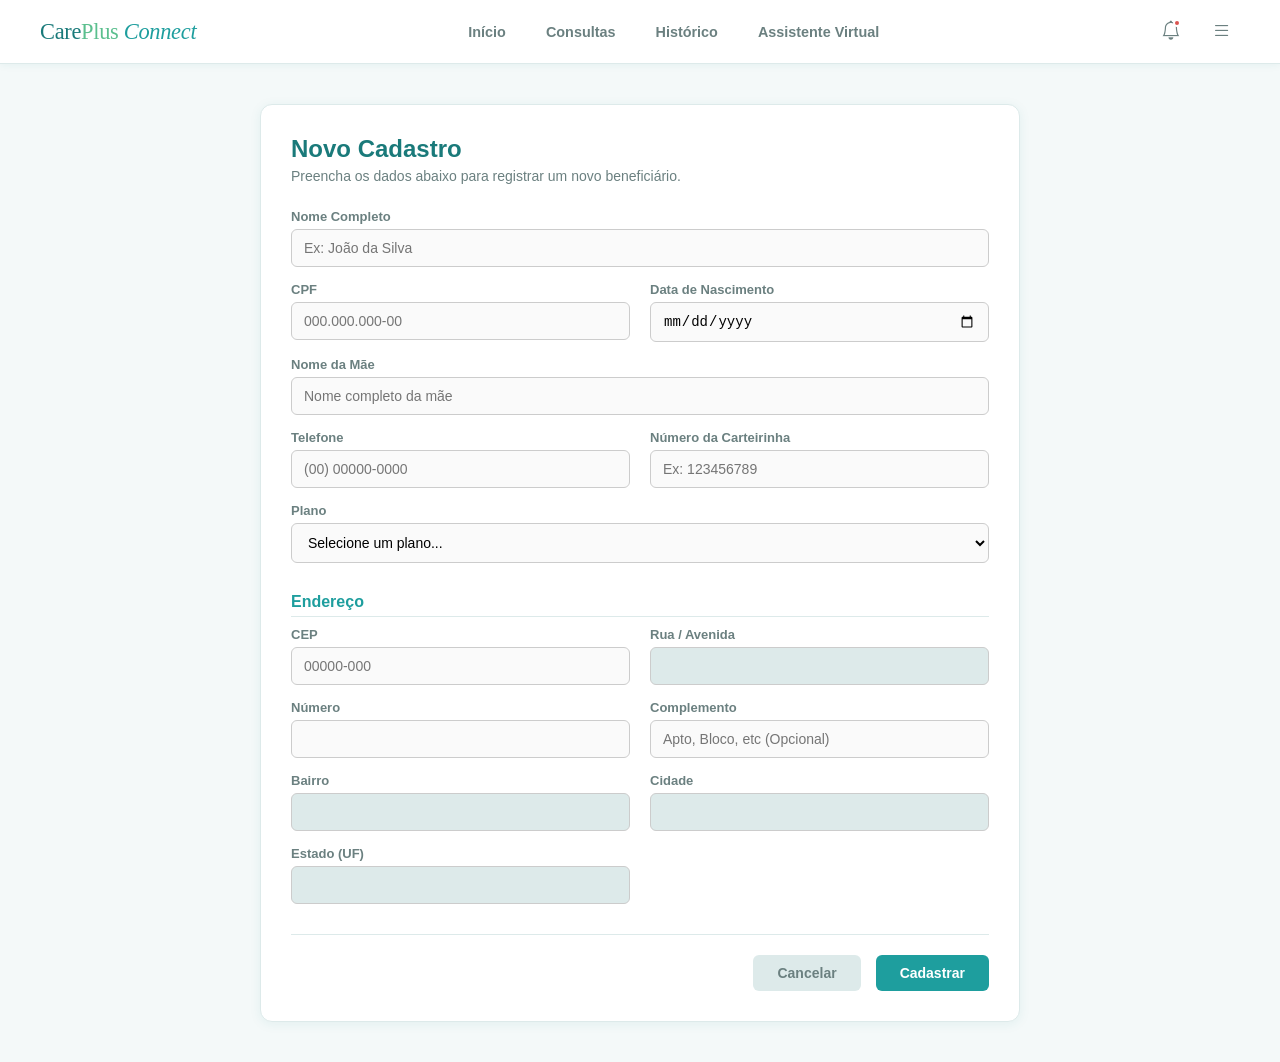
==== pages/cadastro.html @ 2e085f75 "inclusao page cadastro completa" ====
<!DOCTYPE html>
<html lang="pt-BR">

<head>
    <meta charset="UTF-8" />
    <meta name="viewport" content="width=device-width, initial-scale=1.0" />
    <title>CarePlus Connect — Cadastro</title>

    <link rel="stylesheet" href="https://cdn.jsdelivr.net/npm/bootstrap-icons@1.11.3/font/bootstrap-icons.css" />
    <link rel="stylesheet" href="../css/cadastro.css" />
    <link rel="stylesheet" href="../css/variaveis.css" />
    <script src="../javascript/cadastro.js" defer></script>
</head>

<body>

    <nav class="barra-navegacao">
        <div class="navbar-conteudo">

            <a href="../pages/dashboard.html" class="logo">
                <span class="care">Care</span><span class="plus">Plus</span> <span class="connect">Connect</span>
            </a>

            <ul class="links-navegacao">
                <li><a href="../pages/dashboard.html">Início</a></li>
                <li><a href="#">Consultas</a></li>
                <li><a href="../pages/historico.html">Histórico</a></li>
                <li><a href="#">Assistente Virtual</a></li>

            </ul>

            <div class="acoes-navbar">
                <div class="dropdown-container">
                    <button class="botao-notificacao" id="btn-notificacao" aria-label="Notificações">
                        <i class="bi bi-bell"></i>
                        <span class="ponto-notificacao"></span>
                    </button>

                    <div class="dropdown-menu menu-notificacoes" id="menu-notificacoes">
                        <div class="dropdown-header header-notificacoes">
                            <strong>Notificações</strong>
                            <span class="marcar-lidas">Marcar todas como lidas</span>
                        </div>
                        <hr>

                        <div class="lista-notificacoes">
                            <a href="#" class="item-notificacao nao-lida">
                                <div class="indicador-nao-lida"></div>
                                <div class="conteudo-notificacao">
                                    <strong>Consulta Confirmada</strong>
                                    <p>Sua consulta com Dr. Ana Silva foi confirmada.</p>
                                    <span class="tempo">Há 10 min</span>
                                </div>
                            </a>

                            <a href="#" class="item-notificacao nao-lida">
                                <div class="indicador-nao-lida"></div>
                                <div class="conteudo-notificacao">
                                    <strong>Lembrete de Saúde</strong>
                                    <p>Não se esqueça de beber água hoje!</p>
                                    <span class="tempo">Há 1 hora</span>
                                </div>
                            </a>

                            <a href="#" class="item-notificacao lida">
                                <div class="conteudo-notificacao">
                                    <strong>Sua consulta está pendente</strong>
                                    <p>A consulta ainda não foi confirmada.</p>
                                    <span class="tempo">Ontem</span>
                                </div>
                            </a>
                        </div>

                        <hr>
                        <a href="#" class="dropdown-item ver-todas">Ver todas as notificações</a>
                    </div>
                </div>

                <div class="dropdown-container">
                    <button class="botao-hamburguer" id="btn-hamburguer" aria-label="Menu principal">
                        <i class="bi bi-list"></i>
                    </button>

                    <div class="dropdown-menu" id="menu-hamburguer">
                        <div class="dropdown-header">
                            <strong>Olá, Usuário</strong>
                            <span>usuario@careplus.com</span>
                        </div>
                        <hr>
                        <a href="../pages/dashboard.html" class="dropdown-item"><i class="bi bi-house"></i> Início</a>
                        <a href="#" class="dropdown-item"><i class="bi bi-calendar-event"></i> Consultas</a>
                        <a href="../pages/historico.html" class="dropdown-item"><i class="bi bi-clock-history"></i>
                            Histórico</a>
                        <hr>
                        <a href="#" class="dropdown-item"><i class="bi bi-person-badge"></i> Meu Perfil</a>
                        <a href="#" class="dropdown-item"><i class="bi bi-gear"></i> Configurações</a>
                        <hr>
                        <a href="../index.html" class="dropdown-item sair"><i class="bi bi-box-arrow-right"></i>
                            Sair</a>
                    </div>
                </div>
            </div>
        </div>
    </nav>

    <main class="conteudo-principal">
        <div class="card-cadastro">
            <h2>Novo Cadastro</h2>
            <p class="subtitle">Preencha os dados abaixo para registrar um novo beneficiário.</p>

            <form id="formCadastro">
                <div class="form-grid">
                    <div class="input-group full-width">
                        <label for="nome">Nome Completo</label>
                        <input type="text" id="nome" class="required" placeholder="Ex: João da Silva">
                    </div>

                    <div class="input-group">
                        <label for="cpf">CPF</label>
                        <input type="text" id="cpf" class="required" placeholder="000.000.000-00" maxlength="14">
                    </div>

                    <div class="input-group">
                        <label for="dataNascimento">Data de Nascimento</label>
                        <input type="date" id="dataNascimento" class="required">
                    </div>

                    <div class="input-group full-width">
                        <label for="nomeMae">Nome da Mãe</label>
                        <input type="text" id="nomeMae" class="required" placeholder="Nome completo da mãe">
                    </div>

                    <div class="input-group">
                        <label for="telefone">Telefone</label>
                        <input type="text" id="telefone" class="required" placeholder="(00) 00000-0000">
                    </div>

                    <div class="input-group">
                        <label for="carteirinha">Número da Carteirinha</label>
                        <input type="text" id="carteirinha" class="required" placeholder="Ex: 123456789">
                    </div>

                    <div class="input-group full-width">
                        <label for="plano">Plano</label>
                        <select id="plano" class="required">
                            <option value="">Selecione um plano...</option>
                            <option value="basico">Care Básico</option>
                            <option value="especial">Care Especial</option>
                            <option value="premium">Care Premium</option>
                        </select>
                    </div>

                    <h3 class="full-width section-title">Endereço</h3>

                    <div class="input-group">
                        <label for="cep">CEP</label>
                        <input type="text" id="cep" class="required" placeholder="00000-000" maxlength="9">
                    </div>

                    <div class="input-group">
                        <label for="logradouro">Rua / Avenida</label>
                        <input type="text" id="logradouro" class="required" readonly>
                    </div>

                    <div class="input-group">
                        <label for="numero">Número</label>
                        <input type="text" id="numero" class="required">
                    </div>

                    <div class="input-group">
                        <label for="complemento">Complemento</label>
                        <input type="text" id="complemento" placeholder="Apto, Bloco, etc (Opcional)">
                    </div>

                    <div class="input-group">
                        <label for="bairro">Bairro</label>
                        <input type="text" id="bairro" class="required" readonly>
                    </div>

                    <div class="input-group">
                        <label for="cidade">Cidade</label>
                        <input type="text" id="cidade" class="required" readonly>
                    </div>

                    <div class="input-group">
                        <label for="estado">Estado (UF)</label>
                        <input type="text" id="estado" class="required" readonly>
                    </div>
                </div>

                <div class="actions">
                    <button type="button" class="btn-cancel" id="btnCancelar">Cancelar</button>
                    <button type="submit" class="btn-submit">Cadastrar</button>
                </div>
            </form>
        </div>
    </main>

</body>

</html>
---- css/cadastro.css ----
/* VARIÁVEIS GLOBAIS E RESET */
:root {
    --verde-escuro: #1a5653;
    --verde-medio: #4b9e8b;
    --verde-claro: #f4fbf9;
    --fundo-pagina: #f7f9fa;
    --fundo-card: #ffffff;
    --texto-principal: #333333;
    --texto-suave: #777777;
    --borda: #eaeaea;
    --vermelho: #d9534f;
    --sombra: 0 4px 15px rgba(0, 0, 0, 0.05);
}

*,
*::before,
*::after {
    box-sizing: border-box;
    margin: 0;
    padding: 0;
}

body {
    font-family: 'Segoe UI', Roboto, Helvetica, Arial, sans-serif;
    background: var(--fundo-pagina);
    color: var(--texto-principal);
    min-height: 100vh;
}

/* NAVBAR */
.barra-navegacao {
    background: #fff;
    border-bottom: 1px solid var(--borda);
    padding: 0 2rem;
    height: 64px;
    position: sticky;
    top: 0;
    z-index: 100;
    box-shadow: 0 1px 8px rgba(26, 122, 122, .07);
}

.navbar-conteudo {
    max-width: 1200px;
    margin: 0 auto;
    height: 100%;
    display: flex;
    align-items: center;
    gap: 2rem;
}

.logo {
    font-family: Georgia, serif;
    font-size: 1.4rem;
    text-decoration: none;
    letter-spacing: -.3px;
    flex-shrink: 0;
}

.logo .care {
    color: var(--verde-escuro);
}

.logo .plus {
    color: var(--verde-acento);
}

.logo .connect {
    color: var(--verde-medio);
    font-style: italic;
}

.links-navegacao {
    display: flex;
    list-style: none;
    gap: .5rem;
    margin: 0 auto;
}

.links-navegacao a {
    text-decoration: none;
    color: var(--texto-suave);
    font-size: .9rem;
    font-weight: 600;
    padding: .5rem 1rem;
    border-radius: 8px;
    transition: all .2s;
}

.links-navegacao a:hover {
    background: rgba(75, 158, 139, 0.1);
    color: var(--verde-escuro);
}

.acoes-navbar {
    display: flex;
    align-items: center;
    gap: .8rem;
}

.botao-notificacao,
.botao-hamburguer {
    border: none;
    background: none;
    cursor: pointer;
    border-radius: 50%;
    width: 38px;
    height: 38px;
    display: flex;
    align-items: center;
    justify-content: center;
    transition: background .2s;
    position: relative;
    font-size: 1.2rem;
    color: var(--texto-suave);
}

.botao-notificacao:hover,
.botao-hamburguer:hover {
    background: rgba(55, 136, 117, 0.1);
}

.ponto-notificacao {
    position: absolute;
    top: 6px;
    right: 8px;
    width: 8px;
    height: 8px;
    background: var(--vermelho);
    border-radius: 50%;
    border: 2px solid #fff;
}


/* MENUS DROPDOWN */
.dropdown-container {
    position: relative;
    display: inline-block;
}

.dropdown-menu {
    position: absolute;
    top: calc(100% + 10px);
    right: 0;
    background-color: var(--fundo-card);
    min-width: 220px;
    border-radius: 10px;
    box-shadow: 0 8px 24px rgba(0, 0, 0, 0.12);
    border: 1px solid var(--borda);
    opacity: 0;
    visibility: hidden;
    transform: translateY(-10px);
    transition: all 0.3s ease;
    z-index: 1000;
    display: flex;
    flex-direction: column;
}

.dropdown-menu.mostrar {
    opacity: 1;
    visibility: visible;
    transform: translateY(0);
}

.dropdown-header {
    padding: 16px 20px;
    display: flex;
    flex-direction: column;
    gap: 4px;
}

.dropdown-header strong {
    color: var(--verde-escuro);
    font-size: 15px;
}

.dropdown-header span {
    color: var(--texto-suave);
    font-size: 13px;
}

.dropdown-menu hr {
    border: 0;
    border-top: 1px solid var(--borda);
    margin: 0;
}

.dropdown-item {
    padding: 12px 20px;
    text-decoration: none;
    color: var(--texto-principal);
    font-size: 14px;
    display: flex;
    align-items: center;
    gap: 12px;
    transition: background 0.2s;
}

.dropdown-item:hover {
    background-color: rgba(27, 176, 173, 0.12);
    color: var(--verde-medio);
}

.dropdown-item.sair {
    color: var(--vermelho);
}

.dropdown-item.sair:hover {
    background-color: #fff0f0;
}

/* TELA DE CADASTRO */
.conteudo-principal {
    max-width: 800px;
    margin: 0 auto;
    padding: 40px 20px;
}

.card-cadastro {
    background-color: var(--fundo-card);
    border-radius: 12px;
    padding: 30px;
    box-shadow: var(--sombra);
    border: 1px solid var(--borda);
}

.card-cadastro h2 {
    color: var(--verde-escuro);
    margin-bottom: 5px;
}

.card-cadastro .subtitle {
    color: var(--texto-suave);
    font-size: 14px;
    margin-bottom: 25px;
}

.section-title {
    color: var(--verde-medio);
    font-size: 16px;
    margin-top: 15px;
    margin-bottom: -5px;
    border-bottom: 1px solid var(--borda);
    padding-bottom: 5px;
}

.form-grid {
    display: grid;
    grid-template-columns: 1fr 1fr;
    gap: 15px 20px;
}

.full-width {
    grid-column: span 2;
}

.input-group {
    display: flex;
    flex-direction: column;
}

.input-group label {
    font-size: 13px;
    font-weight: 600;
    color: var(--texto-suave);
    margin-bottom: 5px;
}

input,
select {
    padding: 10px 12px;
    border: 1px solid #ccc;
    border-radius: 6px;
    font-size: 14px;
    background-color: #fafafa;
    transition: all 0.3s ease;
    outline: none;
}

input[readonly] {
    background-color: var(--borda);
    color: var(--texto-suave);
    cursor: not-allowed;
}

/* Estados de Foco e Erro */
input:focus:not([readonly]),
select:focus {
    border-color: var(--verde-medio);
    background-color: var(--fundo-card);
    box-shadow: 0 0 0 3px rgba(75, 158, 139, 0.15);
}

input.error,
select.error {
    border-color: var(--vermelho) !important;
    background-color: #fff0f0;
}

input.error:focus,
select.error:focus {
    box-shadow: 0 0 0 3px rgba(217, 83, 79, 0.15);
}

/* Botões do Formulário */
.actions {
    display: flex;
    justify-content: flex-end;
    gap: 15px;
    margin-top: 30px;
    padding-top: 20px;
    border-top: 1px solid var(--borda);
}

.actions button {
    padding: 10px 24px;
    border: none;
    border-radius: 6px;
    font-size: 14px;
    font-weight: 600;
    cursor: pointer;
    transition: background-color 0.2s;
}

.btn-cancel {
    background-color: var(--borda);
    color: var(--texto-suave);
}

.btn-cancel:hover {
    background-color: #d4d4d4;
}

.btn-submit {
    background-color: var(--verde-medio);
    color: #fff;
}

.btn-submit:hover {
    background-color: var(--verde-escuro);
}

/* MENU DE NOTIFICAÇÕES (DROPDOWN)*/
.menu-notificacoes {
    width: 320px;
    /* Um pouco mais largo para caber o texto */
    padding: 0;
    /* Removido para a lista encostar nas bordas */
}

.header-notificacoes {
    flex-direction: row;
    justify-content: space-between;
    align-items: center;
}

.marcar-lidas {
    font-size: 11px !important;
    color: var(--verde-medio) !important;
    cursor: pointer;
}

.marcar-lidas:hover {
    text-decoration: underline;
}

/* Container com rolagem se tiver muitas notificações */
.lista-notificacoes {
    max-height: 320px;
    overflow-y: auto;
}

/* Estilo individual de cada notificação */
.item-notificacao {
    display: flex;
    align-items: flex-start;
    padding: 14px 16px;
    text-decoration: none;
    color: var(--texto-principal);
    border-bottom: 1px solid var(--borda);
    transition: background 0.2s;
}

.item-notificacao:last-child {
    border-bottom: none;
}

/* Diferenciação Visual: Não Lida vs Lida */
.item-notificacao.nao-lida {
    background-color: rgba(27, 176, 173, 0.12);
    /* Fundo com a cor da marca */
}

.item-notificacao.lida {
    background-color: #ffffff;
    /* Fundo branco */
}

.item-notificacao:hover {
    background-color: #f0f6f4;
}

/* Bolinha Vermelha na frente */
.indicador-nao-lida {
    width: 8px;
    height: 8px;
    background-color: var(--vermelho);
    border-radius: 50%;
    margin-top: 5px;
    margin-right: 12px;
    flex-shrink: 0;
}

/* Alinhamento do texto das lidas (que não tem a bolinha) */
.item-notificacao.lida .conteudo-notificacao {
    margin-left: 20px;
    /* Compensa o espaço da bolinha que não existe */
}

/* Textos da notificação */
.conteudo-notificacao {
    display: flex;
    flex-direction: column;
    gap: 4px;
}

.conteudo-notificacao strong {
    font-size: 13px;
    color: var(--verde-escuro);
}

.conteudo-notificacao p {
    font-size: 12px;
    color: var(--texto-suave);
    line-height: 1.4;
    margin: 0;
}

.conteudo-notificacao .tempo {
    font-size: 11px;
    color: #a0a0a0;
}

.ver-todas {
    justify-content: center;
    font-weight: 600;
    color: var(--verde-medio);
}

/* RESPONSIVIDADE */
@media (max-width: 768px) {
    .links-navegacao {
        display: none;
    }

    .form-grid {
        grid-template-columns: 1fr;
    }

    .full-width {
        grid-column: span 1;
    }
}
---- css/variaveis.css ----
/* ============================================
   CAREPLUS CONNECT — variaveis.css
   Variáveis globais de cor e estilo
   usadas em todas as telas do projeto
   ============================================ */

:root {
  /* ── Cores principais da marca ── */
  --verde-escuro:      #1a7a7a;  /* navbar, títulos, botões principais */
  --verde-medio:       #1e9e9e;  /* links, hover, destaques */
  --verde-claro:       #4dc4c4;  /* bordas no hover, detalhes suaves */
  --verde-acento:      #5bbf8e;  /* card remarcar, logo "Plus" */

  /* ── Cores de status ── */
  --vermelho-acento:   #f28b82;  /* card cancelar, notificação, erro */
  --amarelo-acento:    #f6c343;  /* consulta pendente, aviso */

  /* ── Cores de texto ── */
  --texto-principal:   #1a2b2b;  /* textos principais */
  --texto-suave:       #6b8080;  /* textos secundários, placeholders */

  /* ── Cores de fundo e estrutura ── */
  --fundo-pagina:      #f4f9f9;  /* fundo geral da dashboard */
  --fundo-card:        #ffffff;  /* fundo dos cards */
  --fundo-input:       #f5fafa;  /* fundo dos campos de input */

  /* ── Bordas e sombras ── */
  --borda:             #ddeaea;  /* bordas dos cards e inputs */
  --sombra:            0 2px 12px rgba(26,122,122,.08); /* sombra dos cards */
  --borda-arredondada: 14px;     /* border-radius padrão dos cards */

  /* ── Cores dos tiers/níveis do CarePoints ── */
--bronze-claro:   #cd7f32;  /* cor principal do gradiente bronze */
--bronze-escuro:  #a0522d;  /* cor escura do gradiente bronze */
--bronze-texto:   #a0522d;  /* cor do nome Bronze */
--prata-claro:    #c0c0c0;  /* cor principal do gradiente prata */
--prata-escuro:   #909090;  /* cor escura do gradiente prata */
--prata-texto:    #707070;  /* cor do nome Prata */
--ouro-claro:     #ffd700;  /* cor principal do gradiente ouro */
--ouro-escuro:    #ffa500;  /* cor escura do gradiente ouro */
--ouro-texto:     #cc8800;  /* cor do nome Ouro */
}
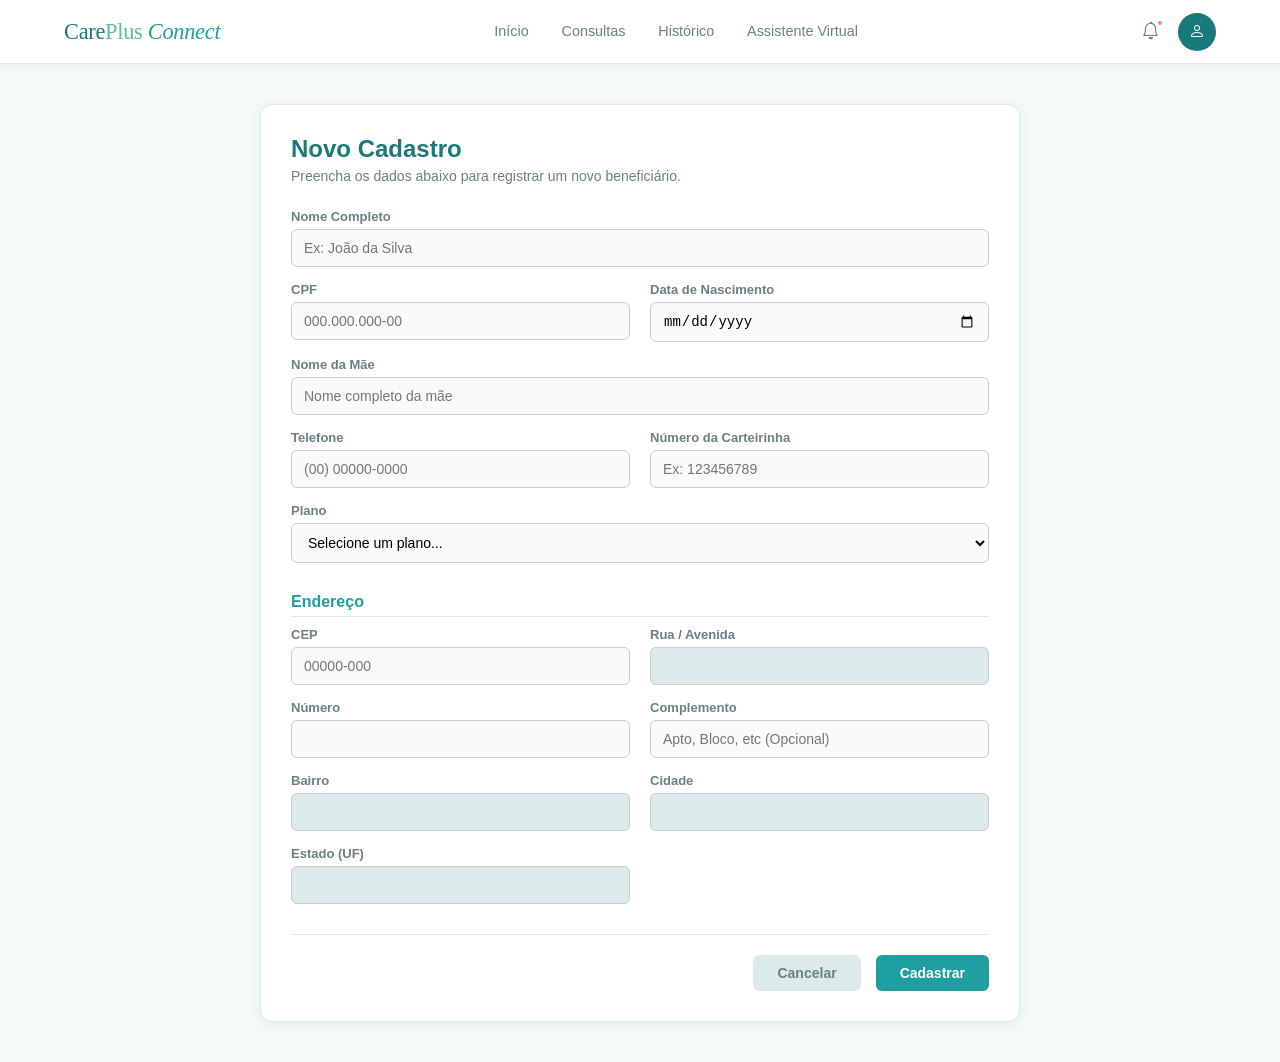
==== commit 0e1ba382: "refact: Menu agora pode ser inserido dinamicamente através do navbar.js" ====
--- a/pages/cadastro.html
+++ b/pages/cadastro.html
@@ -10,98 +10,17 @@
     <link rel="stylesheet" href="../css/cadastro.css" />
     <link rel="stylesheet" href="../css/variaveis.css" />
     <script src="../javascript/cadastro.js" defer></script>
+
+    <!-- Estilos compartilhados da navbar -->
+    <link rel="stylesheet" href="../css/navbar.css" />
+
+    <!-- JavaScript da navbar -->
+    <script src="../javascript/navbar.js" defer></script>
 </head>
 
 <body>
 
-    <nav class="barra-navegacao">
-        <div class="navbar-conteudo">
-
-            <a href="../pages/dashboard.html" class="logo">
-                <span class="care">Care</span><span class="plus">Plus</span> <span class="connect">Connect</span>
-            </a>
-
-            <ul class="links-navegacao">
-                <li><a href="../pages/dashboard.html">Início</a></li>
-                <li><a href="#">Consultas</a></li>
-                <li><a href="../pages/historico.html">Histórico</a></li>
-                <li><a href="#">Assistente Virtual</a></li>
-
-            </ul>
-
-            <div class="acoes-navbar">
-                <div class="dropdown-container">
-                    <button class="botao-notificacao" id="btn-notificacao" aria-label="Notificações">
-                        <i class="bi bi-bell"></i>
-                        <span class="ponto-notificacao"></span>
-                    </button>
-
-                    <div class="dropdown-menu menu-notificacoes" id="menu-notificacoes">
-                        <div class="dropdown-header header-notificacoes">
-                            <strong>Notificações</strong>
-                            <span class="marcar-lidas">Marcar todas como lidas</span>
-                        </div>
-                        <hr>
-
-                        <div class="lista-notificacoes">
-                            <a href="#" class="item-notificacao nao-lida">
-                                <div class="indicador-nao-lida"></div>
-                                <div class="conteudo-notificacao">
-                                    <strong>Consulta Confirmada</strong>
-                                    <p>Sua consulta com Dr. Ana Silva foi confirmada.</p>
-                                    <span class="tempo">Há 10 min</span>
-                                </div>
-                            </a>
-
-                            <a href="#" class="item-notificacao nao-lida">
-                                <div class="indicador-nao-lida"></div>
-                                <div class="conteudo-notificacao">
-                                    <strong>Lembrete de Saúde</strong>
-                                    <p>Não se esqueça de beber água hoje!</p>
-                                    <span class="tempo">Há 1 hora</span>
-                                </div>
-                            </a>
-
-                            <a href="#" class="item-notificacao lida">
-                                <div class="conteudo-notificacao">
-                                    <strong>Sua consulta está pendente</strong>
-                                    <p>A consulta ainda não foi confirmada.</p>
-                                    <span class="tempo">Ontem</span>
-                                </div>
-                            </a>
-                        </div>
-
-                        <hr>
-                        <a href="#" class="dropdown-item ver-todas">Ver todas as notificações</a>
-                    </div>
-                </div>
-
-                <div class="dropdown-container">
-                    <button class="botao-hamburguer" id="btn-hamburguer" aria-label="Menu principal">
-                        <i class="bi bi-list"></i>
-                    </button>
-
-                    <div class="dropdown-menu" id="menu-hamburguer">
-                        <div class="dropdown-header">
-                            <strong>Olá, Usuário</strong>
-                            <span>usuario@careplus.com</span>
-                        </div>
-                        <hr>
-                        <a href="../pages/dashboard.html" class="dropdown-item"><i class="bi bi-house"></i> Início</a>
-                        <a href="#" class="dropdown-item"><i class="bi bi-calendar-event"></i> Consultas</a>
-                        <a href="../pages/historico.html" class="dropdown-item"><i class="bi bi-clock-history"></i>
-                            Histórico</a>
-                        <hr>
-                        <a href="#" class="dropdown-item"><i class="bi bi-person-badge"></i> Meu Perfil</a>
-                        <a href="#" class="dropdown-item"><i class="bi bi-gear"></i> Configurações</a>
-                        <hr>
-                        <a href="../index.html" class="dropdown-item sair"><i class="bi bi-box-arrow-right"></i>
-                            Sair</a>
-                    </div>
-                </div>
-            </div>
-        </div>
-    </nav>
+    <div id="navbar-placeholder"></div>
 
     <main class="conteudo-principal">
         <div class="card-cadastro">
--- a/css/navbar.css
+++ b/css/navbar.css
@@ -0,0 +1,247 @@
+/* ============================================
+   CAREPLUS CONNECT — navbar.css
+   Estilos compartilhados da barra de navegação
+   Importar em todas as páginas que usam a navbar
+   ============================================ */
+
+/* ── CONTEÚDO INTERNO DA NAVBAR ── */
+.barra-navegacao {
+  background: #fff;
+  border-bottom: 1px solid var(--borda);
+  padding: 0;
+  height: 64px;
+  position: sticky;
+  top: 0;
+  z-index: 200;
+  box-shadow: 0 1px 8px rgba(26,122,122,.07);
+}
+
+.navbar-conteudo {
+  max-width: 1200px;
+  margin: 0 auto;
+  height: 100%;
+  display: flex;
+  align-items: center;
+  gap: 2rem;
+  width: 100%;
+  padding: 0 1.5rem;
+}
+
+/* ── LOGO ── */
+.logo {
+  font-family: Georgia, serif;
+  font-size: 1.4rem;
+  text-decoration: none;
+  letter-spacing: -.3px;
+  flex-shrink: 0;
+}
+.logo .care    { color: var(--verde-escuro); }
+.logo .plus    { color: var(--verde-acento); }
+.logo .connect { color: var(--verde-medio); font-style: italic; }
+
+/* ── LINKS DE NAVEGAÇÃO ── */
+.links-navegacao {
+  display: flex;
+  list-style: none;
+  gap: .25rem;
+  margin: 0 auto;
+  padding: 0;
+  margin-bottom: 0;
+}
+.links-navegacao a {
+  text-decoration: none;
+  color: var(--texto-suave);
+  font-size: .9rem;
+  font-weight: 500;
+  padding: .4rem .9rem;
+  border-radius: 8px;
+  transition: background .2s, color .2s;
+}
+.links-navegacao a:hover,
+.links-navegacao a.ativo {
+  background: rgba(30,158,158,.1);
+  color: var(--verde-escuro);
+}
+
+/* ── AÇÕES DA NAVBAR (direita) ── */
+.acoes-navbar {
+  display: flex;
+  align-items: center;
+  gap: .5rem;
+  flex-shrink: 0;
+}
+
+/* ── BOTÃO DE NOTIFICAÇÕES ── */
+.botao-notificacao {
+  border: none;
+  background: none;
+  cursor: pointer;
+  border-radius: 50%;
+  width: 38px;
+  height: 38px;
+  display: flex;
+  align-items: center;
+  justify-content: center;
+  transition: background .2s;
+  position: relative;
+}
+.botao-notificacao:hover { background: rgba(30,158,158,.1); }
+.botao-notificacao i { font-size: 1.1rem; color: var(--texto-suave); }
+
+/* Bolinha vermelha de notificação não lida */
+.ponto-notificacao {
+  position: absolute;
+  top: 6px; right: 6px;
+  width: 8px; height: 8px;
+  background: var(--vermelho-acento);
+  border-radius: 50%;
+  border: 2px solid #fff;
+}
+
+/* ── BOTÃO AVATAR ── */
+.botao-avatar {
+  width: 38px; height: 38px;
+  border-radius: 50%;
+  background: var(--verde-escuro);
+  border: none;
+  cursor: pointer;
+  display: flex;
+  align-items: center;
+  justify-content: center;
+  transition: background .2s;
+}
+.botao-avatar:hover { background: var(--verde-medio); }
+.botao-avatar i { font-size: 1rem; color: #fff; }
+
+/* ── BOTÃO HAMBÚRGUER ── */
+.botao-hamburguer {
+  display: none;
+  border: none;
+  background: none;
+  cursor: pointer;
+  border-radius: 8px;
+  width: 38px;
+  height: 38px;
+  align-items: center;
+  justify-content: center;
+  transition: background .2s;
+}
+.botao-hamburguer:hover { background: rgba(30,158,158,.1); }
+.botao-hamburguer i { font-size: 1.4rem; color: var(--texto-suave); }
+
+/* ── MENUS DROPDOWN ── */
+.dropdown-container {
+  position: relative;
+  display: inline-block;
+}
+
+.dropdown-menu {
+  position: absolute;
+  top: calc(100% + 10px);
+  right: 0;
+  background-color: var(--fundo-card);
+  min-width: 220px;
+  border-radius: 10px;
+  box-shadow: 0 8px 24px rgba(0, 0, 0, 0.12);
+  border: 1px solid var(--borda);
+  opacity: 0;
+  visibility: hidden;
+  transform: translateY(-10px);
+  transition: all 0.3s ease;
+  z-index: 1000;
+  display: flex;
+  flex-direction: column;
+}
+
+.dropdown-menu.mostrar {
+  opacity: 1;
+  visibility: visible;
+  transform: translateY(0);
+}
+
+.dropdown-header {
+  padding: 16px 20px;
+  display: flex;
+  flex-direction: column;
+  gap: 4px;
+}
+.dropdown-header strong { color: var(--verde-escuro); font-size: 15px; }
+.dropdown-header span   { color: var(--texto-suave);  font-size: 13px; }
+
+.dropdown-menu hr { border: 0; border-top: 1px solid var(--borda); margin: 0; }
+
+.dropdown-item {
+  padding: 12px 20px;
+  text-decoration: none;
+  color: var(--texto-principal);
+  font-size: 14px;
+  display: flex;
+  align-items: center;
+  gap: 12px;
+  transition: background 0.2s;
+}
+.dropdown-item:hover { background-color: rgba(27, 176, 173, 0.12); color: var(--verde-medio); }
+.dropdown-item.sair  { color: var(--vermelho-acento); }
+.dropdown-item.sair:hover { background-color: #fff0f0; }
+
+/* ── MENU DE NOTIFICAÇÕES ── */
+.menu-notificacoes { width: 320px; }
+
+.header-notificacoes {
+  flex-direction: row;
+  justify-content: space-between;
+  align-items: center;
+}
+
+.marcar-lidas { font-size: 11px !important; color: var(--verde-medio) !important; cursor: pointer; }
+.marcar-lidas:hover { text-decoration: underline; }
+
+.lista-notificacoes { max-height: 320px; overflow-y: auto; }
+
+.item-notificacao {
+  display: flex;
+  align-items: flex-start;
+  padding: 14px 16px;
+  text-decoration: none;
+  color: var(--texto-principal);
+  border-bottom: 1px solid var(--borda);
+  transition: background 0.2s;
+}
+.item-notificacao:last-child  { border-bottom: none; }
+.item-notificacao.nao-lida    { background-color: rgba(27, 176, 173, 0.12); }
+.item-notificacao.lida        { background-color: #ffffff; }
+.item-notificacao:hover       { background-color: #f0f6f4; }
+
+.indicador-nao-lida {
+  width: 8px; height: 8px;
+  background-color: var(--vermelho-acento);
+  border-radius: 50%;
+  margin-top: 5px;
+  margin-right: 12px;
+  flex-shrink: 0;
+}
+
+.item-notificacao.lida .conteudo-notificacao { margin-left: 20px; }
+
+.conteudo-notificacao { display: flex; flex-direction: column; gap: 4px; }
+.conteudo-notificacao strong { font-size: 13px; color: var(--verde-escuro); }
+.conteudo-notificacao p      { font-size: 12px; color: var(--texto-suave); line-height: 1.4; margin: 0; }
+.conteudo-notificacao .tempo { font-size: 11px; color: #a0a0a0; }
+
+.ver-todas { justify-content: center; font-weight: 600; color: var(--verde-medio); }
+
+/* ── RESPONSIVO ── */
+@media (max-width: 992px) {
+  .links-navegacao { display: none; }
+  .botao-hamburguer { display: flex; }
+  .botao-avatar { display: none; }
+  .acoes-navbar {
+    margin-left: auto; 
+  }
+}
+
+
+@media (max-width: 768px) {
+  .dropdown-menu { max-width: calc(100vw - 20px); }
+  .menu-notificacoes { width: 300px; right: -45px; }
+}
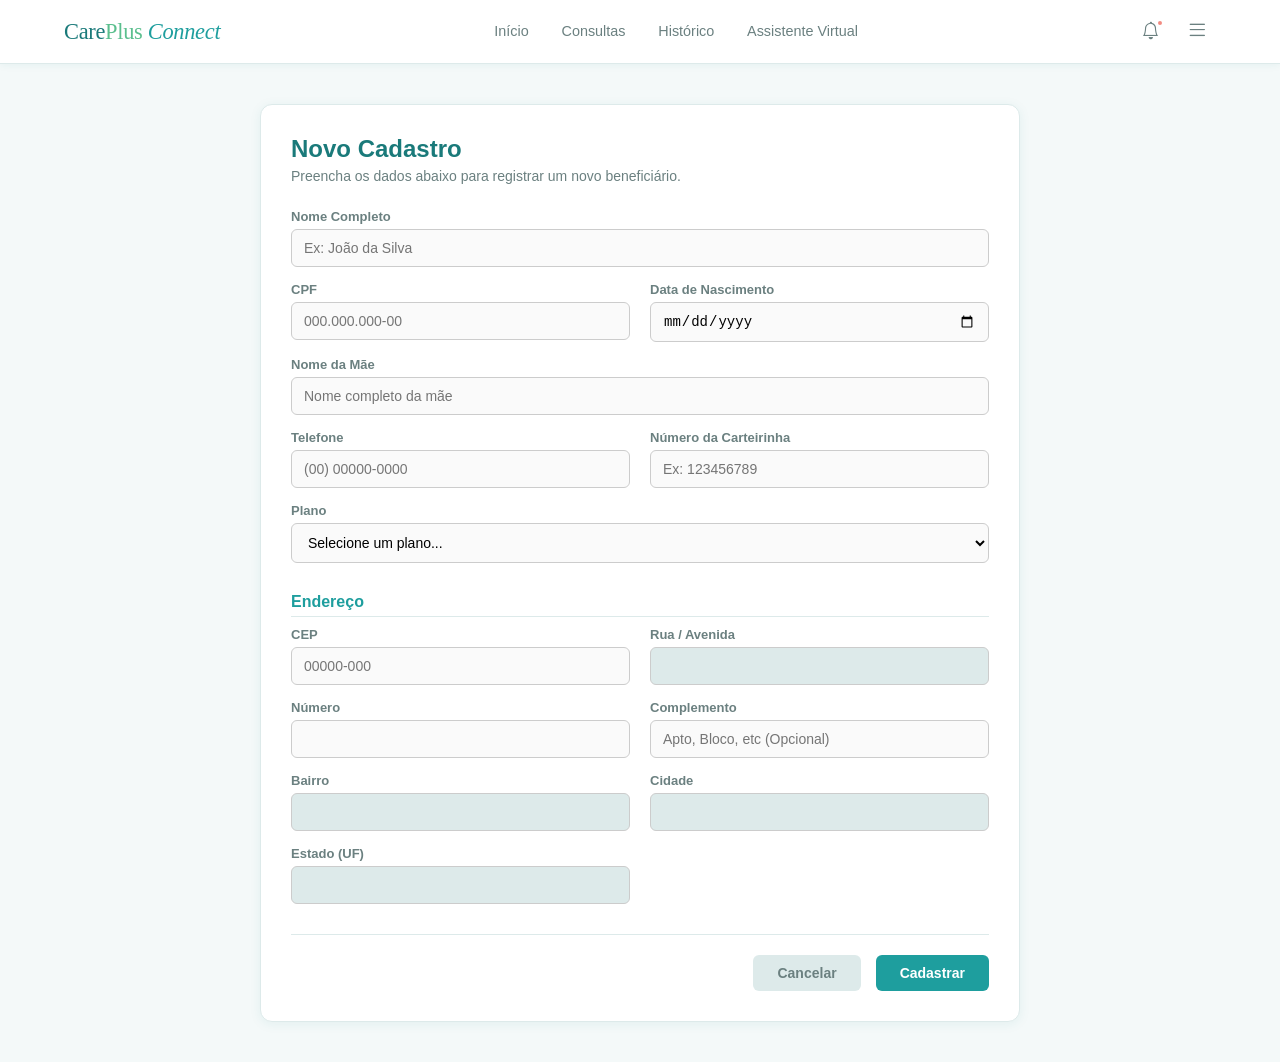
==== commit 1151f5f1: "feat: finaliza tela de histórico e atualiza navbar" ====
--- a/pages/cadastro.html
+++ b/pages/cadastro.html
@@ -10,17 +10,100 @@
     <link rel="stylesheet" href="../css/cadastro.css" />
     <link rel="stylesheet" href="../css/variaveis.css" />
     <script src="../javascript/cadastro.js" defer></script>
-
-    <!-- Estilos compartilhados da navbar -->
-    <link rel="stylesheet" href="../css/navbar.css" />
-
-    <!-- JavaScript da navbar -->
-    <script src="../javascript/navbar.js" defer></script>
+    <link rel="stylesheet" href="../css/navbar.css"/>
+<script src="../javascript/navbar.js" defer></script>
 </head>
 
 <body>
 
-    <div id="navbar-placeholder"></div>
+    <nav class="barra-navegacao">
+        <div class="navbar-conteudo">
+
+            <a href="../pages/dashboard.html" class="logo">
+                <span class="care">Care</span><span class="plus">Plus</span> <span class="connect">Connect</span>
+            </a>
+
+            <ul class="links-navegacao">
+                <li><a href="../pages/dashboard.html">Início</a></li>
+                <li><a href="#">Consultas</a></li>
+                <li><a href="../pages/historico.html">Histórico</a></li>
+                <li><a href="#">Assistente Virtual</a></li>
+
+            </ul>
+
+            <div class="acoes-navbar">
+                <div class="dropdown-container">
+                    <button class="botao-notificacao" id="btn-notificacao" aria-label="Notificações">
+                        <i class="bi bi-bell"></i>
+                        <span class="ponto-notificacao"></span>
+                    </button>
+
+                    <div class="dropdown-menu menu-notificacoes" id="menu-notificacoes">
+                        <div class="dropdown-header header-notificacoes">
+                            <strong>Notificações</strong>
+                            <span class="marcar-lidas">Marcar todas como lidas</span>
+                        </div>
+                        <hr>
+
+                        <div class="lista-notificacoes">
+                            <a href="#" class="item-notificacao nao-lida">
+                                <div class="indicador-nao-lida"></div>
+                                <div class="conteudo-notificacao">
+                                    <strong>Consulta Confirmada</strong>
+                                    <p>Sua consulta com Dr. Ana Silva foi confirmada.</p>
+                                    <span class="tempo">Há 10 min</span>
+                                </div>
+                            </a>
+
+                            <a href="#" class="item-notificacao nao-lida">
+                                <div class="indicador-nao-lida"></div>
+                                <div class="conteudo-notificacao">
+                                    <strong>Lembrete de Saúde</strong>
+                                    <p>Não se esqueça de beber água hoje!</p>
+                                    <span class="tempo">Há 1 hora</span>
+                                </div>
+                            </a>
+
+                            <a href="#" class="item-notificacao lida">
+                                <div class="conteudo-notificacao">
+                                    <strong>Sua consulta está pendente</strong>
+                                    <p>A consulta ainda não foi confirmada.</p>
+                                    <span class="tempo">Ontem</span>
+                                </div>
+                            </a>
+                        </div>
+
+                        <hr>
+                        <a href="#" class="dropdown-item ver-todas">Ver todas as notificações</a>
+                    </div>
+                </div>
+
+                <div class="dropdown-container">
+                    <button class="botao-hamburguer" id="btn-hamburguer" aria-label="Menu principal">
+                        <i class="bi bi-list"></i>
+                    </button>
+
+                    <div class="dropdown-menu" id="menu-hamburguer">
+                        <div class="dropdown-header">
+                            <strong>Olá, Usuário</strong>
+                            <span>usuario@careplus.com</span>
+                        </div>
+                        <hr>
+                        <a href="../pages/dashboard.html" class="dropdown-item"><i class="bi bi-house"></i> Início</a>
+                        <a href="#" class="dropdown-item"><i class="bi bi-calendar-event"></i> Consultas</a>
+                        <a href="../pages/historico.html" class="dropdown-item"><i class="bi bi-clock-history"></i>
+                            Histórico</a>
+                        <hr>
+                        <a href="#" class="dropdown-item"><i class="bi bi-person-badge"></i> Meu Perfil</a>
+                        <a href="#" class="dropdown-item"><i class="bi bi-gear"></i> Configurações</a>
+                        <hr>
+                        <a href="../index.html" class="dropdown-item sair"><i class="bi bi-box-arrow-right"></i>
+                            Sair</a>
+                    </div>
+                </div>
+            </div>
+        </div>
+    </nav>
 
     <main class="conteudo-principal">
         <div class="card-cadastro">
--- a/css/cadastro.css
+++ b/css/cadastro.css
@@ -27,185 +27,15 @@
     min-height: 100vh;
 }
 
-/* NAVBAR */
 .barra-navegacao {
-    background: #fff;
-    border-bottom: 1px solid var(--borda);
-    padding: 0 2rem;
-    height: 64px;
-    position: sticky;
-    top: 0;
-    z-index: 100;
-    box-shadow: 0 1px 8px rgba(26, 122, 122, .07);
-}
-
-.navbar-conteudo {
-    max-width: 1200px;
-    margin: 0 auto;
-    height: 100%;
-    display: flex;
-    align-items: center;
-    gap: 2rem;
-}
-
-.logo {
-    font-family: Georgia, serif;
-    font-size: 1.4rem;
-    text-decoration: none;
-    letter-spacing: -.3px;
-    flex-shrink: 0;
-}
-
-.logo .care {
-    color: var(--verde-escuro);
-}
-
-.logo .plus {
-    color: var(--verde-acento);
-}
-
-.logo .connect {
-    color: var(--verde-medio);
-    font-style: italic;
-}
-
-.links-navegacao {
-    display: flex;
-    list-style: none;
-    gap: .5rem;
-    margin: 0 auto;
-}
-
-.links-navegacao a {
-    text-decoration: none;
-    color: var(--texto-suave);
-    font-size: .9rem;
-    font-weight: 600;
-    padding: .5rem 1rem;
-    border-radius: 8px;
-    transition: all .2s;
-}
-
-.links-navegacao a:hover {
-    background: rgba(75, 158, 139, 0.1);
-    color: var(--verde-escuro);
-}
-
-.acoes-navbar {
-    display: flex;
-    align-items: center;
-    gap: .8rem;
-}
-
-.botao-notificacao,
-.botao-hamburguer {
-    border: none;
-    background: none;
-    cursor: pointer;
-    border-radius: 50%;
-    width: 38px;
-    height: 38px;
-    display: flex;
-    align-items: center;
-    justify-content: center;
-    transition: background .2s;
-    position: relative;
-    font-size: 1.2rem;
-    color: var(--texto-suave);
-}
-
-.botao-notificacao:hover,
-.botao-hamburguer:hover {
-    background: rgba(55, 136, 117, 0.1);
-}
-
-.ponto-notificacao {
-    position: absolute;
-    top: 6px;
-    right: 8px;
-    width: 8px;
-    height: 8px;
-    background: var(--vermelho);
-    border-radius: 50%;
-    border: 2px solid #fff;
-}
-
-
-/* MENUS DROPDOWN */
-.dropdown-container {
-    position: relative;
-    display: inline-block;
-}
-
-.dropdown-menu {
-    position: absolute;
-    top: calc(100% + 10px);
-    right: 0;
-    background-color: var(--fundo-card);
-    min-width: 220px;
-    border-radius: 10px;
-    box-shadow: 0 8px 24px rgba(0, 0, 0, 0.12);
-    border: 1px solid var(--borda);
-    opacity: 0;
-    visibility: hidden;
-    transform: translateY(-10px);
-    transition: all 0.3s ease;
-    z-index: 1000;
-    display: flex;
-    flex-direction: column;
-}
-
-.dropdown-menu.mostrar {
-    opacity: 1;
-    visibility: visible;
-    transform: translateY(0);
-}
-
-.dropdown-header {
-    padding: 16px 20px;
-    display: flex;
-    flex-direction: column;
-    gap: 4px;
-}
-
-.dropdown-header strong {
-    color: var(--verde-escuro);
-    font-size: 15px;
-}
-
-.dropdown-header span {
-    color: var(--texto-suave);
-    font-size: 13px;
-}
-
-.dropdown-menu hr {
-    border: 0;
-    border-top: 1px solid var(--borda);
-    margin: 0;
-}
-
-.dropdown-item {
-    padding: 12px 20px;
-    text-decoration: none;
-    color: var(--texto-principal);
-    font-size: 14px;
-    display: flex;
-    align-items: center;
-    gap: 12px;
-    transition: background 0.2s;
-}
-
-.dropdown-item:hover {
-    background-color: rgba(27, 176, 173, 0.12);
-    color: var(--verde-medio);
-}
-
-.dropdown-item.sair {
-    color: var(--vermelho);
-}
-
-.dropdown-item.sair:hover {
-    background-color: #fff0f0;
+  background: #fff;
+  border-bottom: 1px solid var(--borda);
+  padding: 0;
+  height: 64px;
+  position: sticky;
+  top: 0;
+  z-index: 200;
+  box-shadow: 0 1px 8px rgba(26,122,122,.07);
 }
 
 /* TELA DE CADASTRO */
--- a/css/navbar.css
+++ b/css/navbar.css
@@ -5,17 +5,6 @@
    ============================================ */
 
 /* ── CONTEÚDO INTERNO DA NAVBAR ── */
-.barra-navegacao {
-  background: #fff;
-  border-bottom: 1px solid var(--borda);
-  padding: 0;
-  height: 64px;
-  position: sticky;
-  top: 0;
-  z-index: 200;
-  box-shadow: 0 1px 8px rgba(26,122,122,.07);
-}
-
 .navbar-conteudo {
   max-width: 1200px;
   margin: 0 auto;
@@ -98,24 +87,27 @@
   border: 2px solid #fff;
 }
 
-/* ── BOTÃO AVATAR ── */
-.botao-avatar {
-  width: 38px; height: 38px;
-  border-radius: 50%;
-  background: var(--verde-escuro);
-  border: none;
-  cursor: pointer;
-  display: flex;
-  align-items: center;
-  justify-content: center;
-  transition: background .2s;
-}
-.botao-avatar:hover { background: var(--verde-medio); }
-.botao-avatar i { font-size: 1rem; color: #fff; }
+/* =========================================
+   CORREÇÃO DO MENU INVISÍVEL COBRINDO A TELA
+========================================= */
+.dropdown-menu {
+    opacity: 0;
+    visibility: hidden;
+    pointer-events: none; 
+}
+
+/* Devolve a permissão de clique apenas quando o menu estiver aberto/visível. 
+.dropdown-menu.mostrar,
+.dropdown-menu.active,
+.dropdown-menu.ativo,
+.dropdown-container:hover .dropdown-menu {
+    opacity: 1;
+    visibility: visible;
+    pointer-events: auto; 
+}
 
 /* ── BOTÃO HAMBÚRGUER ── */
 .botao-hamburguer {
-  display: none;
   border: none;
   background: none;
   cursor: pointer;
@@ -123,6 +115,7 @@
   width: 38px;
   height: 38px;
   align-items: center;
+  visibility: visible;
   justify-content: center;
   transition: background .2s;
 }
@@ -145,7 +138,7 @@
   box-shadow: 0 8px 24px rgba(0, 0, 0, 0.12);
   border: 1px solid var(--borda);
   opacity: 0;
-  visibility: hidden;
+  visibility: visible;
   transform: translateY(-10px);
   transition: all 0.3s ease;
   z-index: 1000;
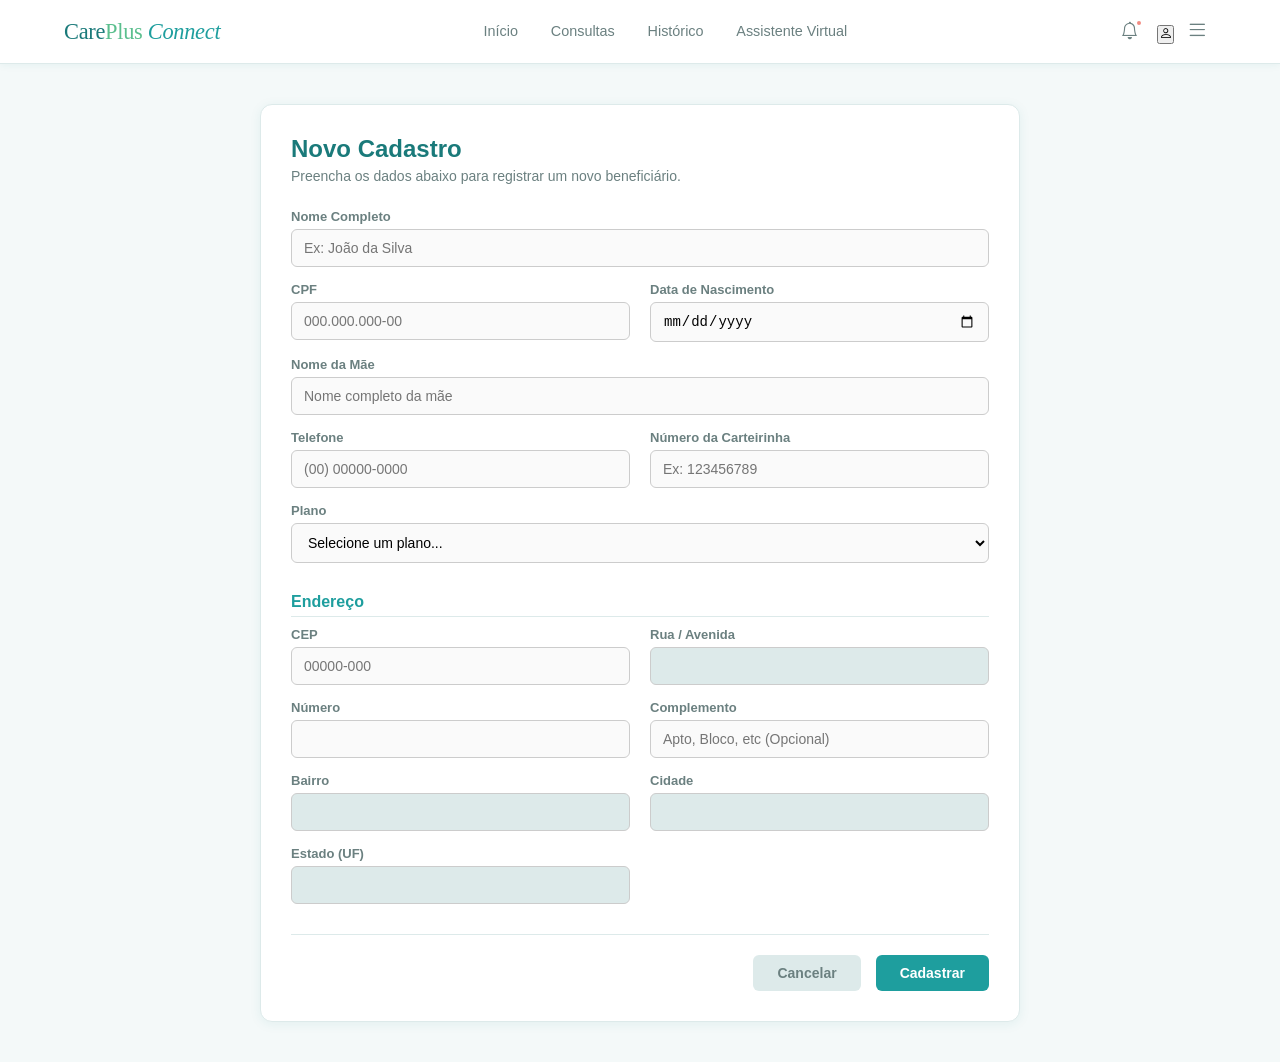
==== commit 8c51513a: "Merge branch 'main' into historico" ====
--- a/pages/cadastro.html
+++ b/pages/cadastro.html
@@ -16,94 +16,7 @@
 
 <body>
 
-    <nav class="barra-navegacao">
-        <div class="navbar-conteudo">
-
-            <a href="../pages/dashboard.html" class="logo">
-                <span class="care">Care</span><span class="plus">Plus</span> <span class="connect">Connect</span>
-            </a>
-
-            <ul class="links-navegacao">
-                <li><a href="../pages/dashboard.html">Início</a></li>
-                <li><a href="#">Consultas</a></li>
-                <li><a href="../pages/historico.html">Histórico</a></li>
-                <li><a href="#">Assistente Virtual</a></li>
-
-            </ul>
-
-            <div class="acoes-navbar">
-                <div class="dropdown-container">
-                    <button class="botao-notificacao" id="btn-notificacao" aria-label="Notificações">
-                        <i class="bi bi-bell"></i>
-                        <span class="ponto-notificacao"></span>
-                    </button>
-
-                    <div class="dropdown-menu menu-notificacoes" id="menu-notificacoes">
-                        <div class="dropdown-header header-notificacoes">
-                            <strong>Notificações</strong>
-                            <span class="marcar-lidas">Marcar todas como lidas</span>
-                        </div>
-                        <hr>
-
-                        <div class="lista-notificacoes">
-                            <a href="#" class="item-notificacao nao-lida">
-                                <div class="indicador-nao-lida"></div>
-                                <div class="conteudo-notificacao">
-                                    <strong>Consulta Confirmada</strong>
-                                    <p>Sua consulta com Dr. Ana Silva foi confirmada.</p>
-                                    <span class="tempo">Há 10 min</span>
-                                </div>
-                            </a>
-
-                            <a href="#" class="item-notificacao nao-lida">
-                                <div class="indicador-nao-lida"></div>
-                                <div class="conteudo-notificacao">
-                                    <strong>Lembrete de Saúde</strong>
-                                    <p>Não se esqueça de beber água hoje!</p>
-                                    <span class="tempo">Há 1 hora</span>
-                                </div>
-                            </a>
-
-                            <a href="#" class="item-notificacao lida">
-                                <div class="conteudo-notificacao">
-                                    <strong>Sua consulta está pendente</strong>
-                                    <p>A consulta ainda não foi confirmada.</p>
-                                    <span class="tempo">Ontem</span>
-                                </div>
-                            </a>
-                        </div>
-
-                        <hr>
-                        <a href="#" class="dropdown-item ver-todas">Ver todas as notificações</a>
-                    </div>
-                </div>
-
-                <div class="dropdown-container">
-                    <button class="botao-hamburguer" id="btn-hamburguer" aria-label="Menu principal">
-                        <i class="bi bi-list"></i>
-                    </button>
-
-                    <div class="dropdown-menu" id="menu-hamburguer">
-                        <div class="dropdown-header">
-                            <strong>Olá, Usuário</strong>
-                            <span>usuario@careplus.com</span>
-                        </div>
-                        <hr>
-                        <a href="../pages/dashboard.html" class="dropdown-item"><i class="bi bi-house"></i> Início</a>
-                        <a href="#" class="dropdown-item"><i class="bi bi-calendar-event"></i> Consultas</a>
-                        <a href="../pages/historico.html" class="dropdown-item"><i class="bi bi-clock-history"></i>
-                            Histórico</a>
-                        <hr>
-                        <a href="#" class="dropdown-item"><i class="bi bi-person-badge"></i> Meu Perfil</a>
-                        <a href="#" class="dropdown-item"><i class="bi bi-gear"></i> Configurações</a>
-                        <hr>
-                        <a href="../index.html" class="dropdown-item sair"><i class="bi bi-box-arrow-right"></i>
-                            Sair</a>
-                    </div>
-                </div>
-            </div>
-        </div>
-    </nav>
+    <div id="navbar-placeholder"></div>
 
     <main class="conteudo-principal">
         <div class="card-cadastro">
--- a/css/navbar.css
+++ b/css/navbar.css
@@ -5,6 +5,17 @@
    ============================================ */
 
 /* ── CONTEÚDO INTERNO DA NAVBAR ── */
+.barra-navegacao {
+  background: #fff;
+  border-bottom: 1px solid var(--borda);
+  padding: 0;
+  height: 64px;
+  position: sticky;
+  top: 0;
+  z-index: 200;
+  box-shadow: 0 1px 8px rgba(26,122,122,.07);
+}
+
 .navbar-conteudo {
   max-width: 1200px;
   margin: 0 auto;
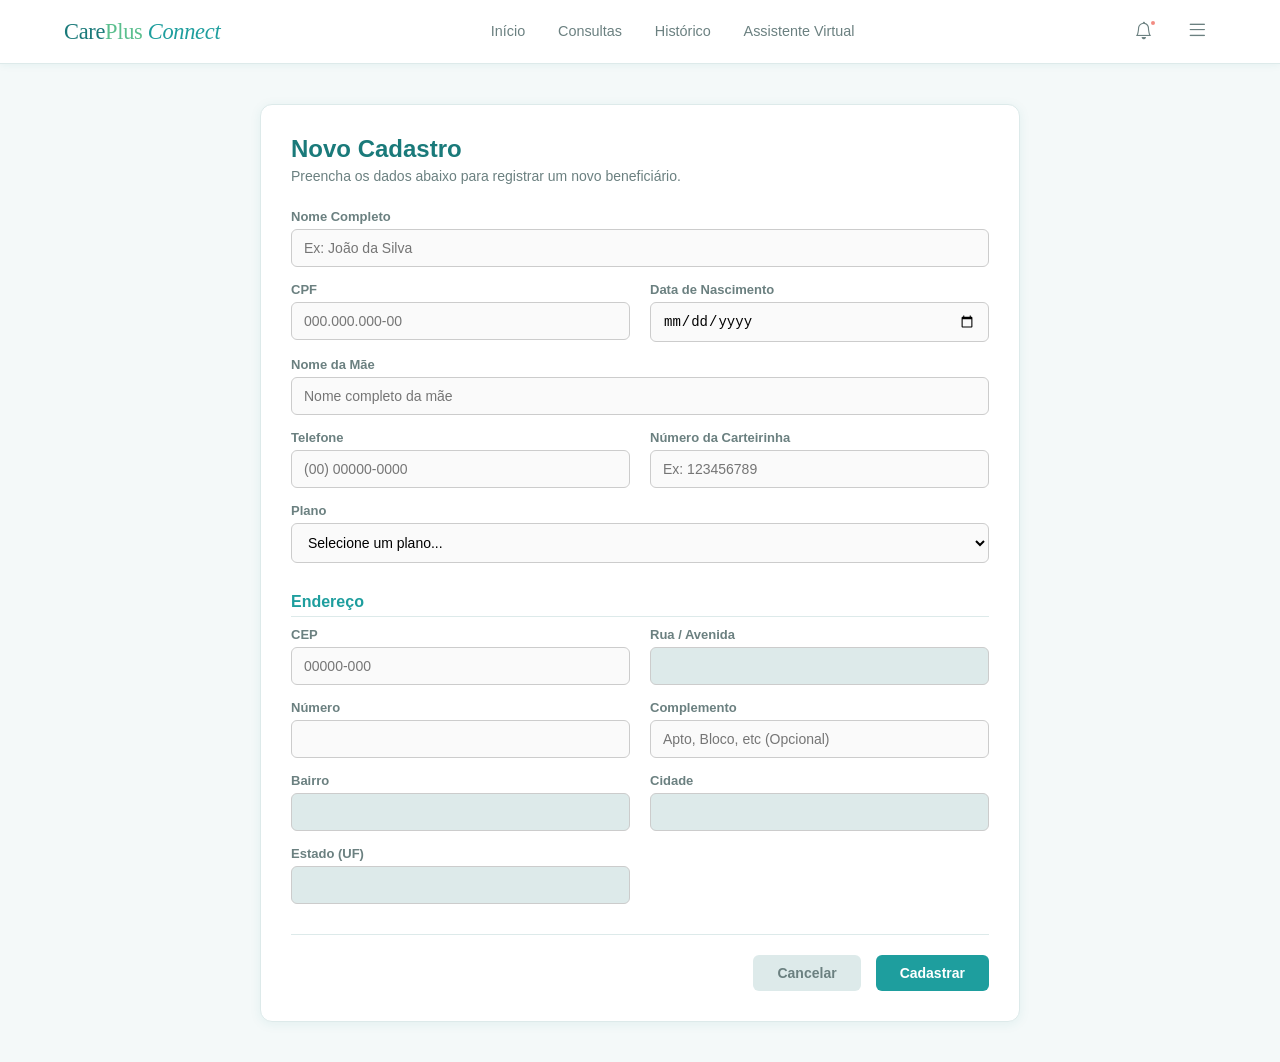
==== commit 158a4575: "fix: ajuste navbar" ====
--- a/pages/cadastro.html
+++ b/pages/cadastro.html
@@ -10,8 +10,8 @@
     <link rel="stylesheet" href="../css/cadastro.css" />
     <link rel="stylesheet" href="../css/variaveis.css" />
     <script src="../javascript/cadastro.js" defer></script>
-    <link rel="stylesheet" href="../css/navbar.css"/>
-<script src="../javascript/navbar.js" defer></script>
+    <link rel="stylesheet" href="../css/navbar.css" />
+    <script src="../javascript/navbar.js" defer></script>
 </head>
 
 <body>
--- a/css/cadastro.css
+++ b/css/cadastro.css
@@ -27,16 +27,6 @@
     min-height: 100vh;
 }
 
-.barra-navegacao {
-  background: #fff;
-  border-bottom: 1px solid var(--borda);
-  padding: 0;
-  height: 64px;
-  position: sticky;
-  top: 0;
-  z-index: 200;
-  box-shadow: 0 1px 8px rgba(26,122,122,.07);
-}
 
 /* TELA DE CADASTRO */
 .conteudo-principal {
--- a/css/navbar.css
+++ b/css/navbar.css
@@ -13,7 +13,7 @@
   position: sticky;
   top: 0;
   z-index: 200;
-  box-shadow: 0 1px 8px rgba(26,122,122,.07);
+  box-shadow: 0 1px 8px rgba(26, 122, 122, .07);
 }
 
 .navbar-conteudo {
@@ -25,6 +25,7 @@
   gap: 2rem;
   width: 100%;
   padding: 0 1.5rem;
+  justify-content: space-between;
 }
 
 /* ── LOGO ── */
@@ -35,9 +36,19 @@
   letter-spacing: -.3px;
   flex-shrink: 0;
 }
-.logo .care    { color: var(--verde-escuro); }
-.logo .plus    { color: var(--verde-acento); }
-.logo .connect { color: var(--verde-medio); font-style: italic; }
+
+.logo .care {
+  color: var(--verde-escuro);
+}
+
+.logo .plus {
+  color: var(--verde-acento);
+}
+
+.logo .connect {
+  color: var(--verde-medio);
+  font-style: italic;
+}
 
 /* ── LINKS DE NAVEGAÇÃO ── */
 .links-navegacao {
@@ -48,6 +59,7 @@
   padding: 0;
   margin-bottom: 0;
 }
+
 .links-navegacao a {
   text-decoration: none;
   color: var(--texto-suave);
@@ -57,19 +69,14 @@
   border-radius: 8px;
   transition: background .2s, color .2s;
 }
+
 .links-navegacao a:hover,
 .links-navegacao a.ativo {
-  background: rgba(30,158,158,.1);
+  background: rgba(30, 158, 158, .1);
   color: var(--verde-escuro);
 }
 
-/* ── AÇÕES DA NAVBAR (direita) ── */
-.acoes-navbar {
-  display: flex;
-  align-items: center;
-  gap: .5rem;
-  flex-shrink: 0;
-}
+
 
 /* ── BOTÃO DE NOTIFICAÇÕES ── */
 .botao-notificacao {
@@ -85,14 +92,23 @@
   transition: background .2s;
   position: relative;
 }
-.botao-notificacao:hover { background: rgba(30,158,158,.1); }
-.botao-notificacao i { font-size: 1.1rem; color: var(--texto-suave); }
+
+.botao-notificacao:hover {
+  background: rgba(30, 158, 158, .1);
+}
+
+.botao-notificacao i {
+  font-size: 1.1rem;
+  color: var(--texto-suave);
+}
 
 /* Bolinha vermelha de notificação não lida */
 .ponto-notificacao {
   position: absolute;
-  top: 6px; right: 6px;
-  width: 8px; height: 8px;
+  top: 6px;
+  right: 6px;
+  width: 8px;
+  height: 8px;
   background: var(--vermelho-acento);
   border-radius: 50%;
   border: 2px solid #fff;
@@ -102,19 +118,19 @@
    CORREÇÃO DO MENU INVISÍVEL COBRINDO A TELA
 ========================================= */
 .dropdown-menu {
-    opacity: 0;
-    visibility: hidden;
-    pointer-events: none; 
-}
-
-/* Devolve a permissão de clique apenas quando o menu estiver aberto/visível. 
+  opacity: 0;
+  visibility: hidden;
+  pointer-events: none;
+}
+
+/* Devolve a permissão de clique apenas quando o menu estiver aberto/visível. */
 .dropdown-menu.mostrar,
 .dropdown-menu.active,
 .dropdown-menu.ativo,
 .dropdown-container:hover .dropdown-menu {
-    opacity: 1;
-    visibility: visible;
-    pointer-events: auto; 
+  opacity: 1;
+  visibility: visible;
+  pointer-events: auto;
 }
 
 /* ── BOTÃO HAMBÚRGUER ── */
@@ -130,24 +146,30 @@
   justify-content: center;
   transition: background .2s;
 }
-.botao-hamburguer:hover { background: rgba(30,158,158,.1); }
-.botao-hamburguer i { font-size: 1.4rem; color: var(--texto-suave); }
+
+.botao-hamburguer:hover {
+  background: rgba(30, 158, 158, .1);
+}
+
+.botao-hamburguer i {
+  font-size: 1.4rem;
+  color: var(--texto-suave);
+}
 
 /* ── MENUS DROPDOWN ── */
 .dropdown-container {
-  position: relative;
+  position: relative !important;
   display: inline-block;
 }
 
 .dropdown-menu {
   position: absolute;
-  top: calc(100% + 10px);
+  top: calc(100% + 15px);
   right: 0;
   background-color: var(--fundo-card);
   min-width: 220px;
   border-radius: 10px;
   box-shadow: 0 8px 24px rgba(0, 0, 0, 0.12);
-  border: 1px solid var(--borda);
   opacity: 0;
   visibility: visible;
   transform: translateY(-10px);
@@ -155,6 +177,10 @@
   z-index: 1000;
   display: flex;
   flex-direction: column;
+  padding: 8px 0 !important;
+  margin: 6px 0 !important;
+  border: 0;
+  border-top: 1px solid #eaeaea;
 }
 
 .dropdown-menu.mostrar {
@@ -168,14 +194,26 @@
   display: flex;
   flex-direction: column;
   gap: 4px;
-}
-.dropdown-header strong { color: var(--verde-escuro); font-size: 15px; }
-.dropdown-header span   { color: var(--texto-suave);  font-size: 13px; }
-
-.dropdown-menu hr { border: 0; border-top: 1px solid var(--borda); margin: 0; }
+  padding: 12px 20px 8px 20px !important;
+}
+
+.dropdown-header strong {
+  color: var(--verde-escuro);
+  font-size: 15px;
+}
+
+.dropdown-header span {
+  color: var(--texto-suave);
+  font-size: 13px;
+}
+
+.dropdown-menu hr {
+  border: 0;
+  border-top: 1px solid var(--borda);
+  margin: 0;
+}
 
 .dropdown-item {
-  padding: 12px 20px;
   text-decoration: none;
   color: var(--texto-principal);
   font-size: 14px;
@@ -183,13 +221,29 @@
   align-items: center;
   gap: 12px;
   transition: background 0.2s;
-}
-.dropdown-item:hover { background-color: rgba(27, 176, 173, 0.12); color: var(--verde-medio); }
-.dropdown-item.sair  { color: var(--vermelho-acento); }
-.dropdown-item.sair:hover { background-color: #fff0f0; }
+  padding: 3px 20px !important;
+  color: #333;
+  text-decoration: none;
+  font-size: 15px;
+}
+
+.dropdown-item:hover {
+  background-color: rgba(27, 176, 173, 0.12);
+  color: var(--verde-medio);
+}
+
+.dropdown-item.sair {
+  color: var(--vermelho-acento);
+}
+
+.dropdown-item.sair:hover {
+  background-color: #fff0f0;
+}
 
 /* ── MENU DE NOTIFICAÇÕES ── */
-.menu-notificacoes { width: 320px; }
+.menu-notificacoes {
+  width: 320px;
+}
 
 .header-notificacoes {
   flex-direction: row;
@@ -197,10 +251,20 @@
   align-items: center;
 }
 
-.marcar-lidas { font-size: 11px !important; color: var(--verde-medio) !important; cursor: pointer; }
-.marcar-lidas:hover { text-decoration: underline; }
-
-.lista-notificacoes { max-height: 320px; overflow-y: auto; }
+.marcar-lidas {
+  font-size: 11px !important;
+  color: var(--verde-medio) !important;
+  cursor: pointer;
+}
+
+.marcar-lidas:hover {
+  text-decoration: underline;
+}
+
+.lista-notificacoes {
+  max-height: 320px;
+  overflow-y: auto;
+}
 
 .item-notificacao {
   display: flex;
@@ -211,13 +275,26 @@
   border-bottom: 1px solid var(--borda);
   transition: background 0.2s;
 }
-.item-notificacao:last-child  { border-bottom: none; }
-.item-notificacao.nao-lida    { background-color: rgba(27, 176, 173, 0.12); }
-.item-notificacao.lida        { background-color: #ffffff; }
-.item-notificacao:hover       { background-color: #f0f6f4; }
+
+.item-notificacao:last-child {
+  border-bottom: none;
+}
+
+.item-notificacao.nao-lida {
+  background-color: rgba(27, 176, 173, 0.12);
+}
+
+.item-notificacao.lida {
+  background-color: #ffffff;
+}
+
+.item-notificacao:hover {
+  background-color: #f0f6f4;
+}
 
 .indicador-nao-lida {
-  width: 8px; height: 8px;
+  width: 8px;
+  height: 8px;
   background-color: var(--vermelho-acento);
   border-radius: 50%;
   margin-top: 5px;
@@ -225,27 +302,82 @@
   flex-shrink: 0;
 }
 
-.item-notificacao.lida .conteudo-notificacao { margin-left: 20px; }
-
-.conteudo-notificacao { display: flex; flex-direction: column; gap: 4px; }
-.conteudo-notificacao strong { font-size: 13px; color: var(--verde-escuro); }
-.conteudo-notificacao p      { font-size: 12px; color: var(--texto-suave); line-height: 1.4; margin: 0; }
-.conteudo-notificacao .tempo { font-size: 11px; color: #a0a0a0; }
-
-.ver-todas { justify-content: center; font-weight: 600; color: var(--verde-medio); }
+.item-notificacao.lida .conteudo-notificacao {
+  margin-left: 20px;
+}
+
+.conteudo-notificacao {
+  display: flex;
+  flex-direction: column;
+  gap: 4px;
+}
+
+.conteudo-notificacao strong {
+  font-size: 13px;
+  color: var(--verde-escuro);
+}
+
+.conteudo-notificacao p {
+  font-size: 12px;
+  color: var(--texto-suave);
+  line-height: 1.4;
+  margin: 0;
+}
+
+.conteudo-notificacao .tempo {
+  font-size: 11px;
+  color: #a0a0a0;
+}
+
+.ver-todas {
+  justify-content: center;
+  font-weight: 600;
+  color: var(--verde-medio);
+}
 
 /* ── RESPONSIVO ── */
 @media (max-width: 992px) {
-  .links-navegacao { display: none; }
-  .botao-hamburguer { display: flex; }
-  .botao-avatar { display: none; }
+  .links-navegacao {
+    display: none;
+  }
+
+  .botao-hamburguer {
+    display: flex;
+  }
+
+  .botao-avatar {
+    display: none;
+  }
+
   .acoes-navbar {
-    margin-left: auto; 
+    margin-left: auto;
   }
 }
 
 
 @media (max-width: 768px) {
-  .dropdown-menu { max-width: calc(100vw - 20px); }
-  .menu-notificacoes { width: 300px; right: -45px; }
+  .dropdown-menu {
+    max-width: calc(100vw - 20px);
+  }
+
+  .menu-notificacoes {
+    width: 300px;
+    right: -45px;
+  }
+}
+
+/* Forçar os ícones da navbar a ficarem lado a lado em qualquer ecrã */
+.acoes-navbar {
+  display: flex !important;
+  flex-direction: row !important;
+  align-items: center;
+  gap: 15px;
+  /* Espaçamento entre o sininho e o menu hambúrguer */
+}
+
+/* Garantir que os contentores dos botões não ocupem a linha toda */
+.acoes-navbar .dropdown-container {
+  display: block;
+  width: auto;
+  margin: 0;
 }
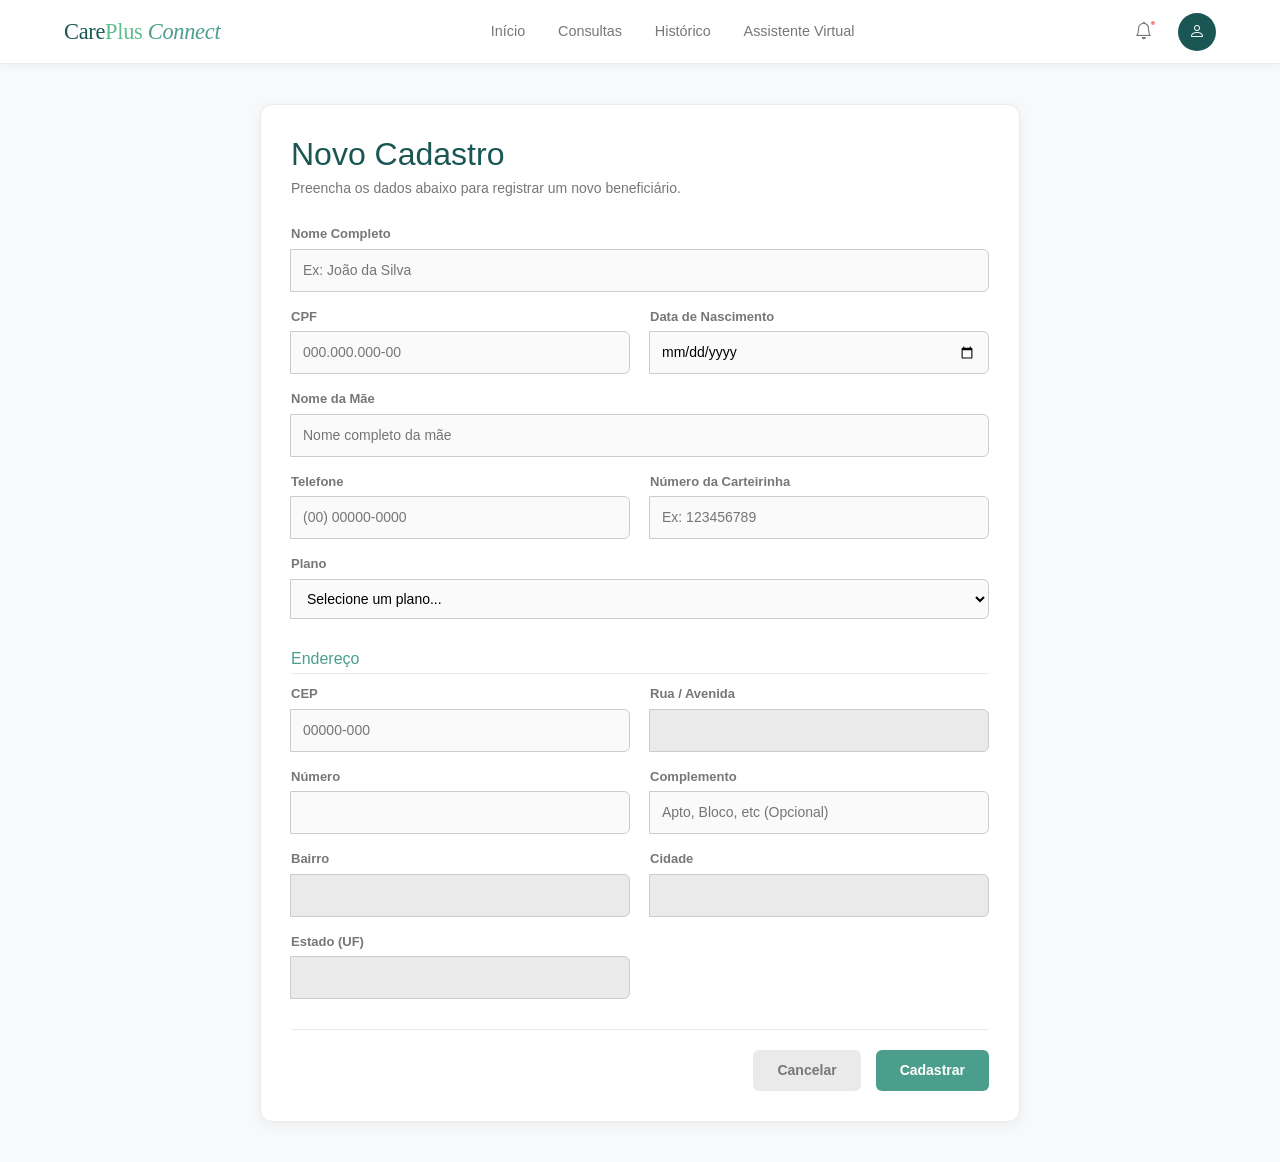
==== commit ef862810: "fix: adiciona bootstrap bundle e corrige lang e títulos nas páginas" ====
--- a/pages/cadastro.html
+++ b/pages/cadastro.html
@@ -6,12 +6,14 @@
     <meta name="viewport" content="width=device-width, initial-scale=1.0" />
     <title>CarePlus Connect — Cadastro</title>
 
+    <link href="https://cdn.jsdelivr.net/npm/bootstrap@5.3.3/dist/css/bootstrap.min.css" rel="stylesheet" />
     <link rel="stylesheet" href="https://cdn.jsdelivr.net/npm/bootstrap-icons@1.11.3/font/bootstrap-icons.css" />
+    <link rel="stylesheet" href="../css/variaveis.css" />
+    <link rel="stylesheet" href="../css/navbar.css" />
     <link rel="stylesheet" href="../css/cadastro.css" />
-    <link rel="stylesheet" href="../css/variaveis.css" />
+    <script src="../javascript/navbar.js" defer></script>
     <script src="../javascript/cadastro.js" defer></script>
-    <link rel="stylesheet" href="../css/navbar.css" />
-    <script src="../javascript/navbar.js" defer></script>
+    <script src="https://cdn.jsdelivr.net/npm/bootstrap@5.3.3/dist/js/bootstrap.bundle.min.js"></script>
 </head>
 
 <body>
--- a/css/navbar.css
+++ b/css/navbar.css
@@ -4,7 +4,7 @@
    Importar em todas as páginas que usam a navbar
    ============================================ */
 
-/* ── CONTEÚDO INTERNO DA NAVBAR ── */
+/* ── BARRA DE NAVEGAÇÃO ── */
 .barra-navegacao {
   background: #fff;
   border-bottom: 1px solid var(--borda);
@@ -16,6 +16,7 @@
   box-shadow: 0 1px 8px rgba(26, 122, 122, .07);
 }
 
+/* ── CONTEÚDO INTERNO DA NAVBAR ── */
 .navbar-conteudo {
   max-width: 1200px;
   margin: 0 auto;
@@ -36,19 +37,9 @@
   letter-spacing: -.3px;
   flex-shrink: 0;
 }
-
-.logo .care {
-  color: var(--verde-escuro);
-}
-
-.logo .plus {
-  color: var(--verde-acento);
-}
-
-.logo .connect {
-  color: var(--verde-medio);
-  font-style: italic;
-}
+.logo .care    { color: var(--verde-escuro); }
+.logo .plus    { color: var(--verde-acento); }
+.logo .connect { color: var(--verde-medio); font-style: italic; }
 
 /* ── LINKS DE NAVEGAÇÃO ── */
 .links-navegacao {
@@ -59,7 +50,6 @@
   padding: 0;
   margin-bottom: 0;
 }
-
 .links-navegacao a {
   text-decoration: none;
   color: var(--texto-suave);
@@ -69,14 +59,25 @@
   border-radius: 8px;
   transition: background .2s, color .2s;
 }
-
 .links-navegacao a:hover,
 .links-navegacao a.ativo {
   background: rgba(30, 158, 158, .1);
   color: var(--verde-escuro);
 }
 
-
+/* ── AÇÕES DA NAVBAR ── */
+.acoes-navbar {
+  display: flex;
+  flex-direction: row;
+  align-items: center;
+  gap: 15px;
+  flex-shrink: 0;
+}
+.acoes-navbar .dropdown-container {
+  display: block;
+  width: auto;
+  margin: 0;
+}
 
 /* ── BOTÃO DE NOTIFICAÇÕES ── */
 .botao-notificacao {
@@ -92,15 +93,8 @@
   transition: background .2s;
   position: relative;
 }
-
-.botao-notificacao:hover {
-  background: rgba(30, 158, 158, .1);
-}
-
-.botao-notificacao i {
-  font-size: 1.1rem;
-  color: var(--texto-suave);
-}
+.botao-notificacao:hover { background: rgba(30, 158, 158, .1); }
+.botao-notificacao i { font-size: 1.1rem; color: var(--texto-suave); }
 
 /* Bolinha vermelha de notificação não lida */
 .ponto-notificacao {
@@ -114,27 +108,25 @@
   border: 2px solid #fff;
 }
 
-/* =========================================
-   CORREÇÃO DO MENU INVISÍVEL COBRINDO A TELA
-========================================= */
-.dropdown-menu {
-  opacity: 0;
-  visibility: hidden;
-  pointer-events: none;
-}
-
-/* Devolve a permissão de clique apenas quando o menu estiver aberto/visível. */
-.dropdown-menu.mostrar,
-.dropdown-menu.active,
-.dropdown-menu.ativo,
-.dropdown-container:hover .dropdown-menu {
-  opacity: 1;
-  visibility: visible;
-  pointer-events: auto;
-}
-
-/* ── BOTÃO HAMBÚRGUER ── */
+/* ── BOTÃO AVATAR — visível só no desktop ── */
+.botao-avatar {
+  width: 38px;
+  height: 38px;
+  border-radius: 50%;
+  background: var(--verde-escuro);
+  border: none;
+  cursor: pointer;
+  display: flex;
+  align-items: center;
+  justify-content: center;
+  transition: background .2s;
+}
+.botao-avatar:hover { background: var(--verde-medio); }
+.botao-avatar i { font-size: 1rem; color: #fff; }
+
+/* ── BOTÃO HAMBÚRGUER — escondido no desktop ── */
 .botao-hamburguer {
+  display: none;
   border: none;
   background: none;
   cursor: pointer;
@@ -142,108 +134,73 @@
   width: 38px;
   height: 38px;
   align-items: center;
-  visibility: visible;
   justify-content: center;
   transition: background .2s;
 }
-
-.botao-hamburguer:hover {
-  background: rgba(30, 158, 158, .1);
-}
-
-.botao-hamburguer i {
-  font-size: 1.4rem;
-  color: var(--texto-suave);
-}
+.botao-hamburguer:hover { background: rgba(30, 158, 158, .1); }
+.botao-hamburguer i { font-size: 1.4rem; color: var(--texto-suave); }
 
 /* ── MENUS DROPDOWN ── */
 .dropdown-container {
-  position: relative !important;
+  position: relative;
   display: inline-block;
 }
+.dropdown-hamburguer { position: relative; }
+#menu-hamburguer { right: 0; left: auto; }
 
 .dropdown-menu {
   position: absolute;
-  top: calc(100% + 15px);
+  top: calc(100% + 10px);
   right: 0;
   background-color: var(--fundo-card);
   min-width: 220px;
-  border-radius: 10px;
+  border-radius: 14px;
   box-shadow: 0 8px 24px rgba(0, 0, 0, 0.12);
+  border: 1px solid var(--borda);
+  display: flex;
+  flex-direction: column;
+  padding: 8px 0;
+  z-index: 9999;
   opacity: 0;
-  visibility: visible;
-  transform: translateY(-10px);
-  transition: all 0.3s ease;
-  z-index: 1000;
-  display: flex;
-  flex-direction: column;
-  padding: 8px 0 !important;
-  margin: 6px 0 !important;
-  border: 0;
-  border-top: 1px solid #eaeaea;
-}
-
+  visibility: hidden;
+  pointer-events: none;
+  transform: translateY(-8px);
+  transition: opacity .22s ease, transform .22s ease, visibility .22s ease;
+}
 .dropdown-menu.mostrar {
   opacity: 1;
   visibility: visible;
+  pointer-events: auto;
   transform: translateY(0);
 }
 
 .dropdown-header {
-  padding: 16px 20px;
+  padding: 12px 20px 8px 20px;
   display: flex;
   flex-direction: column;
   gap: 4px;
-  padding: 12px 20px 8px 20px !important;
-}
-
-.dropdown-header strong {
-  color: var(--verde-escuro);
+}
+.dropdown-header strong { color: var(--verde-escuro); font-size: 15px; }
+.dropdown-header span   { color: var(--texto-suave);  font-size: 13px; }
+
+.dropdown-menu hr { border: 0; border-top: 1px solid var(--borda); margin: 0; }
+
+.dropdown-item {
+  padding: 8px 20px;
+  text-decoration: none;
+  color: #333;
   font-size: 15px;
-}
-
-.dropdown-header span {
-  color: var(--texto-suave);
-  font-size: 13px;
-}
-
-.dropdown-menu hr {
-  border: 0;
-  border-top: 1px solid var(--borda);
-  margin: 0;
-}
-
-.dropdown-item {
-  text-decoration: none;
-  color: var(--texto-principal);
-  font-size: 14px;
   display: flex;
   align-items: center;
   gap: 12px;
   transition: background 0.2s;
-  padding: 3px 20px !important;
-  color: #333;
-  text-decoration: none;
-  font-size: 15px;
-}
-
-.dropdown-item:hover {
-  background-color: rgba(27, 176, 173, 0.12);
-  color: var(--verde-medio);
-}
-
-.dropdown-item.sair {
-  color: var(--vermelho-acento);
-}
-
-.dropdown-item.sair:hover {
-  background-color: #fff0f0;
-}
+}
+.dropdown-item:hover { background-color: rgba(27, 176, 173, 0.12); color: var(--verde-medio); }
+.dropdown-item.sair  { color: var(--vermelho-acento); }
+.dropdown-item.sair:hover { background-color: #fff0f0; }
 
 /* ── MENU DE NOTIFICAÇÕES ── */
-.menu-notificacoes {
-  width: 320px;
-}
+.menu-notificacoes { width: 320px; }
 
 .header-notificacoes {
   flex-direction: row;
@@ -251,20 +208,10 @@
   align-items: center;
 }
 
-.marcar-lidas {
-  font-size: 11px !important;
-  color: var(--verde-medio) !important;
-  cursor: pointer;
-}
-
-.marcar-lidas:hover {
-  text-decoration: underline;
-}
-
-.lista-notificacoes {
-  max-height: 320px;
-  overflow-y: auto;
-}
+.marcar-lidas { font-size: 11px !important; color: var(--verde-medio) !important; cursor: pointer; }
+.marcar-lidas:hover { text-decoration: underline; }
+
+.lista-notificacoes { max-height: 320px; overflow-y: auto; }
 
 .item-notificacao {
   display: flex;
@@ -275,109 +222,38 @@
   border-bottom: 1px solid var(--borda);
   transition: background 0.2s;
 }
-
-.item-notificacao:last-child {
-  border-bottom: none;
-}
-
-.item-notificacao.nao-lida {
-  background-color: rgba(27, 176, 173, 0.12);
-}
-
-.item-notificacao.lida {
-  background-color: #ffffff;
-}
-
-.item-notificacao:hover {
-  background-color: #f0f6f4;
-}
+.item-notificacao:last-child  { border-bottom: none; }
+.item-notificacao.nao-lida    { background-color: rgba(27, 176, 173, 0.12); }
+.item-notificacao.lida        { background-color: #ffffff; }
+.item-notificacao:hover       { background-color: #f0f6f4; }
 
 .indicador-nao-lida {
-  width: 8px;
-  height: 8px;
+  width: 8px; height: 8px;
   background-color: var(--vermelho-acento);
   border-radius: 50%;
   margin-top: 5px;
   margin-right: 12px;
   flex-shrink: 0;
 }
-
-.item-notificacao.lida .conteudo-notificacao {
-  margin-left: 20px;
-}
-
-.conteudo-notificacao {
-  display: flex;
-  flex-direction: column;
-  gap: 4px;
-}
-
-.conteudo-notificacao strong {
-  font-size: 13px;
-  color: var(--verde-escuro);
-}
-
-.conteudo-notificacao p {
-  font-size: 12px;
-  color: var(--texto-suave);
-  line-height: 1.4;
-  margin: 0;
-}
-
-.conteudo-notificacao .tempo {
-  font-size: 11px;
-  color: #a0a0a0;
-}
-
-.ver-todas {
-  justify-content: center;
-  font-weight: 600;
-  color: var(--verde-medio);
-}
+.item-notificacao.lida .conteudo-notificacao { margin-left: 20px; }
+
+.conteudo-notificacao { display: flex; flex-direction: column; gap: 4px; }
+.conteudo-notificacao strong { font-size: 13px; color: var(--verde-escuro); }
+.conteudo-notificacao p      { font-size: 12px; color: var(--texto-suave); line-height: 1.4; margin: 0; }
+.conteudo-notificacao .tempo { font-size: 11px; color: #a0a0a0; }
+
+.ver-todas { justify-content: center; font-weight: 600; color: var(--verde-medio); }
 
 /* ── RESPONSIVO ── */
 @media (max-width: 992px) {
-  .links-navegacao {
-    display: none;
-  }
-
-  .botao-hamburguer {
-    display: flex;
-  }
-
-  .botao-avatar {
-    display: none;
-  }
-
-  .acoes-navbar {
-    margin-left: auto;
-  }
-}
-
+  .links-navegacao  { display: none; }
+  .botao-hamburguer { display: flex; }
+  .botao-avatar     { display: none; }
+  .acoes-navbar     { margin-left: auto; }
+}
 
 @media (max-width: 768px) {
-  .dropdown-menu {
-    max-width: calc(100vw - 20px);
-  }
-
-  .menu-notificacoes {
-    width: 300px;
-    right: -45px;
-  }
-}
-
-/* Forçar os ícones da navbar a ficarem lado a lado em qualquer ecrã */
-.acoes-navbar {
-  display: flex !important;
-  flex-direction: row !important;
-  align-items: center;
-  gap: 15px;
-  /* Espaçamento entre o sininho e o menu hambúrguer */
-}
-
-/* Garantir que os contentores dos botões não ocupem a linha toda */
-.acoes-navbar .dropdown-container {
-  display: block;
-  width: auto;
-  margin: 0;
-}+  .dropdown-menu    { max-width: calc(100vw - 20px); }
+  .menu-notificacoes { width: 300px; right: -45px; }
+  #menu-hamburguer  { width: 260px; max-width: calc(100vw - 20px); right: 0; }
+}
